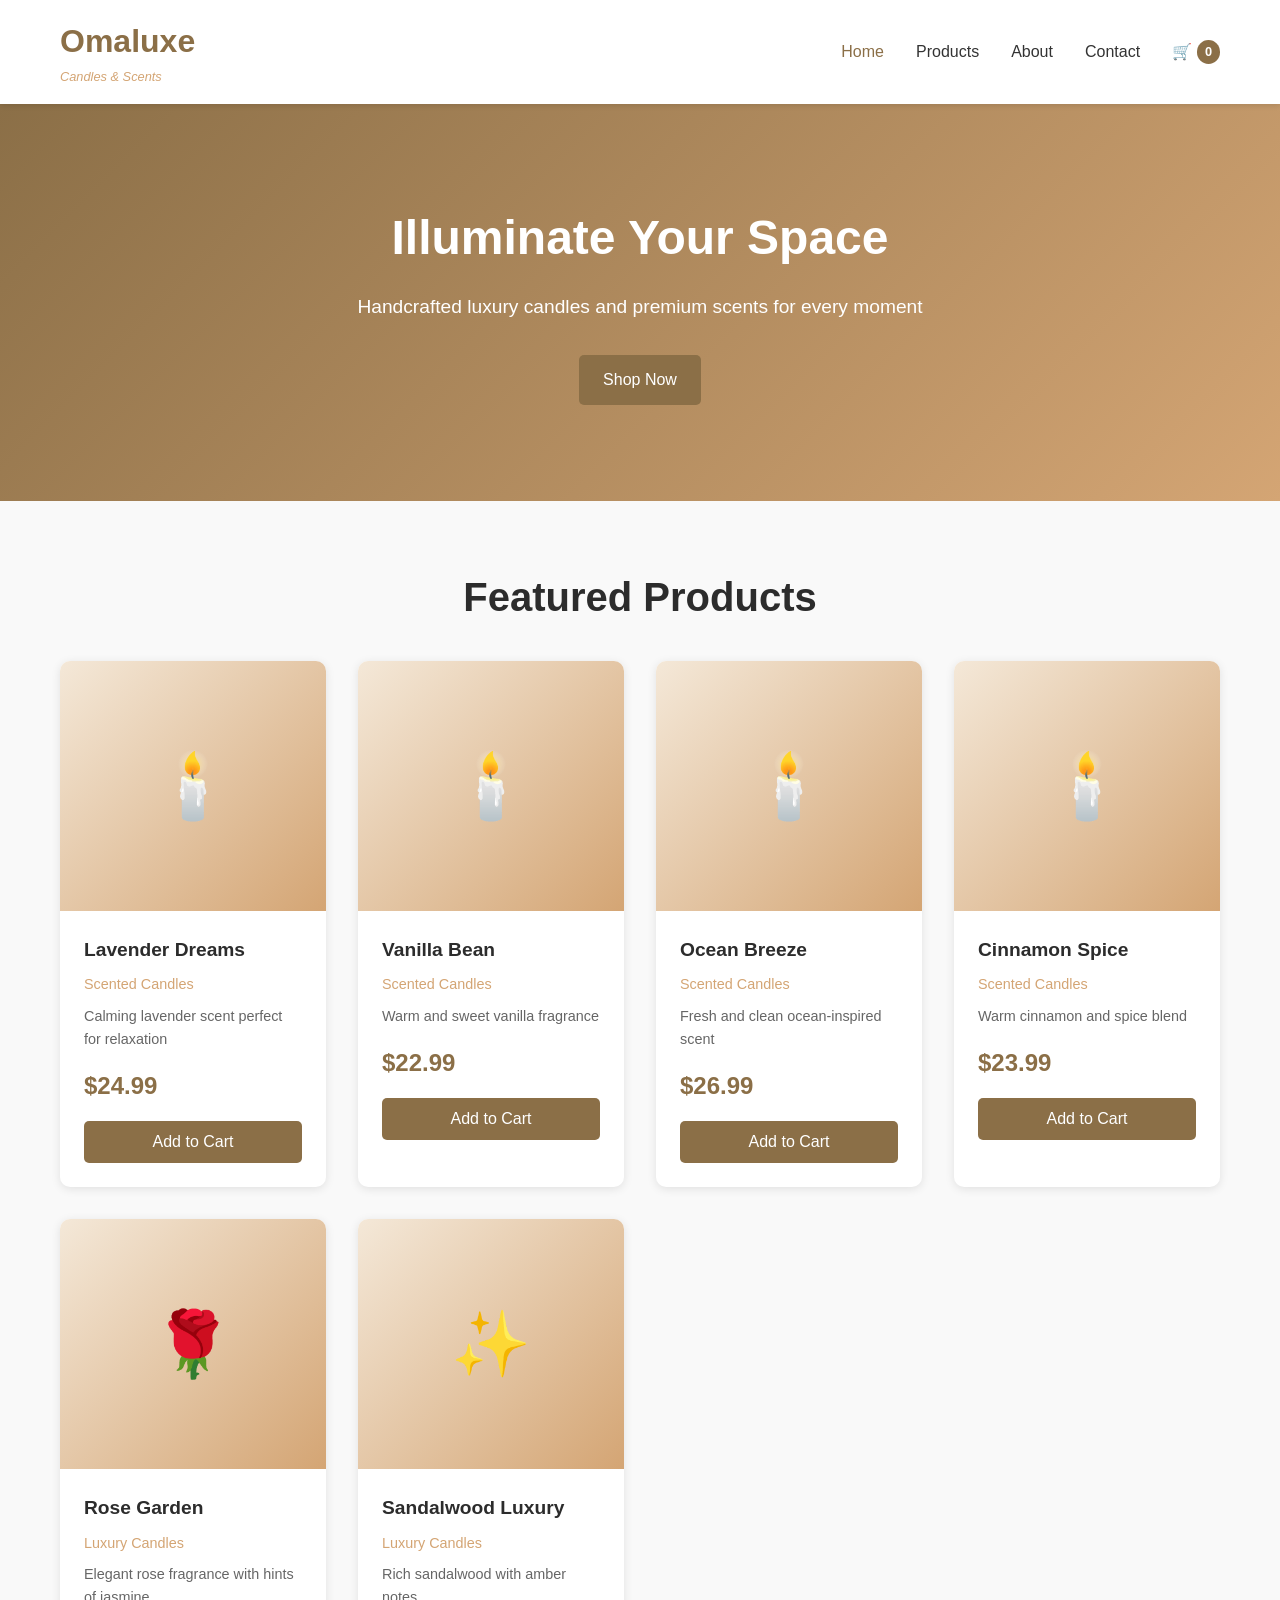
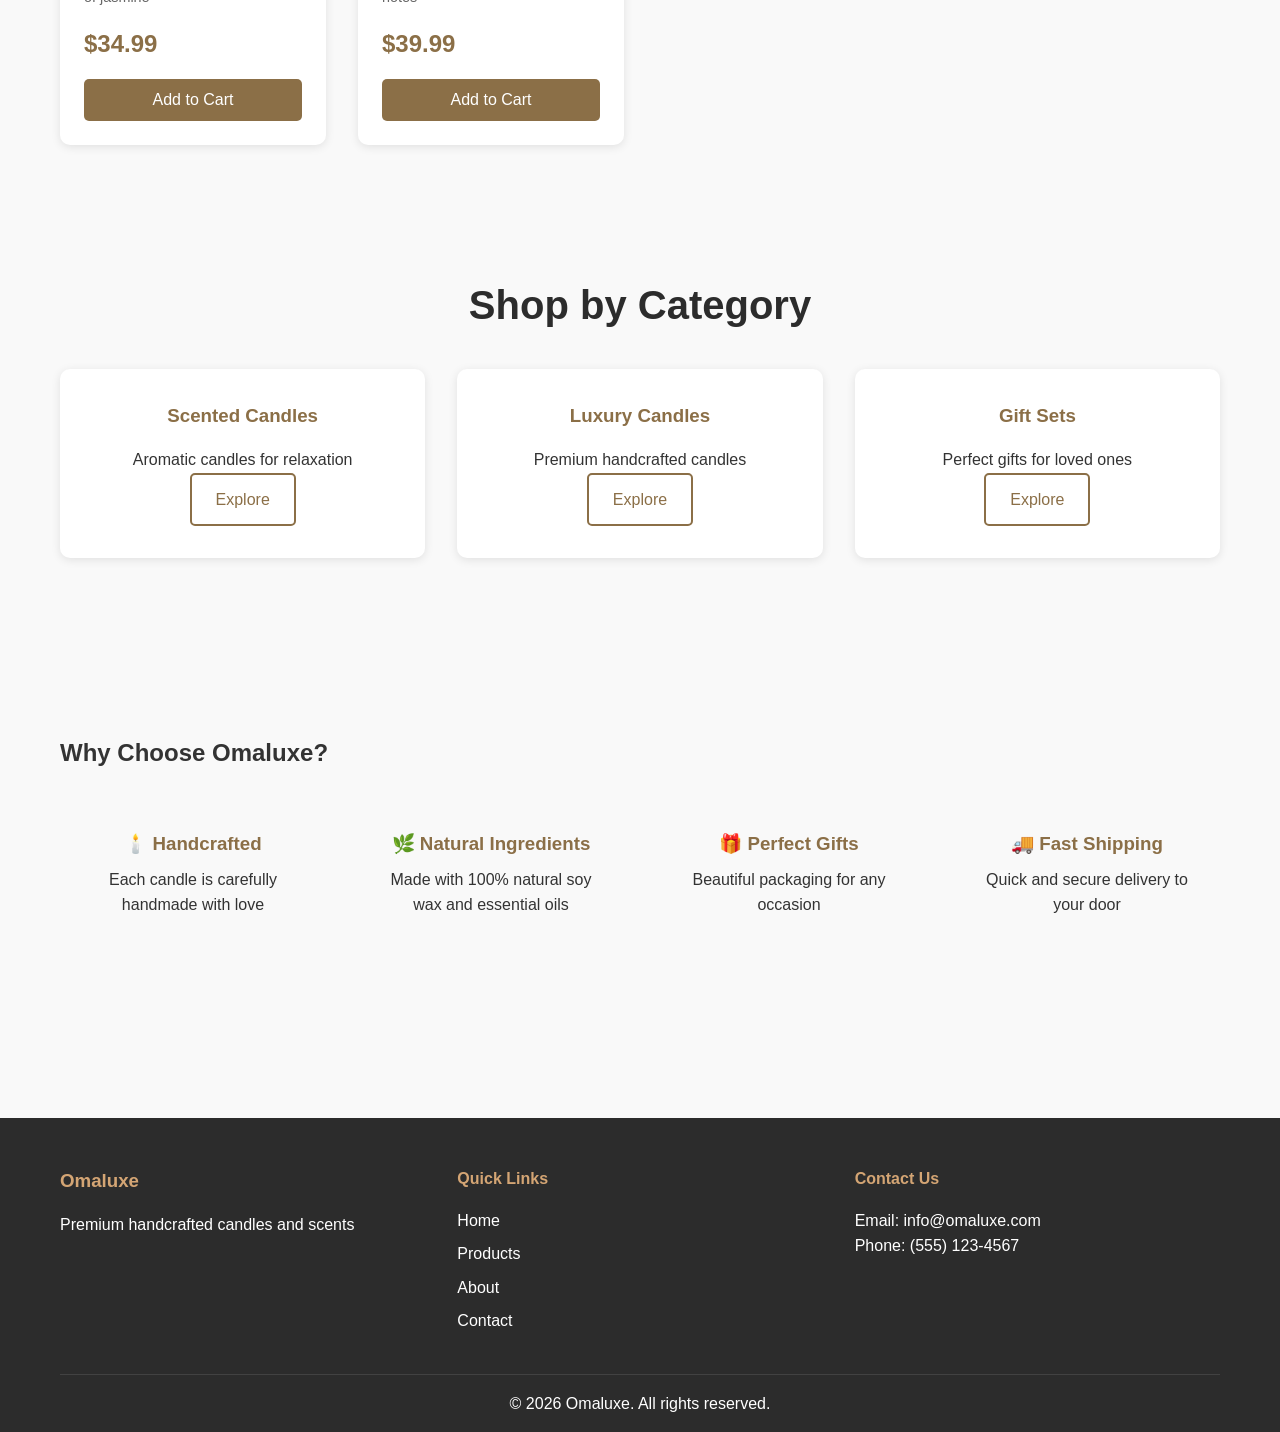
==== index.html @ 1b632003 "Create complete e-commerce website with all pages and functionality Co-authored-by: mcpedi <21180640" ====
<!DOCTYPE html>
<html lang="en">
<head>
    <meta charset="UTF-8">
    <meta name="viewport" content="width=device-width, initial-scale=1.0">
    <title>Omaluxe - Premium Candles & Scents</title>
    <link rel="stylesheet" href="css/style.css">
</head>
<body>
    <!-- Navigation -->
    <nav class="navbar">
        <div class="container">
            <div class="logo">
                <h1>Omaluxe</h1>
                <p class="tagline">Candles & Scents</p>
            </div>
            <ul class="nav-links">
                <li><a href="index.html" class="active">Home</a></li>
                <li><a href="products.html">Products</a></li>
                <li><a href="about.html">About</a></li>
                <li><a href="contact.html">Contact</a></li>
                <li><a href="cart.html" class="cart-link">
                    <span>🛒</span>
                    <span class="cart-count">0</span>
                </a></li>
            </ul>
        </div>
    </nav>

    <!-- Hero Section -->
    <section class="hero">
        <div class="hero-content">
            <h2>Illuminate Your Space</h2>
            <p>Handcrafted luxury candles and premium scents for every moment</p>
            <a href="products.html" class="btn btn-primary">Shop Now</a>
        </div>
    </section>

    <!-- Featured Products -->
    <section class="featured-products">
        <div class="container">
            <h2 class="section-title">Featured Products</h2>
            <div class="product-grid" id="featured-products">
                <!-- Products will be loaded by JavaScript -->
            </div>
        </div>
    </section>

    <!-- Categories Section -->
    <section class="categories">
        <div class="container">
            <h2 class="section-title">Shop by Category</h2>
            <div class="category-grid">
                <div class="category-card">
                    <h3>Scented Candles</h3>
                    <p>Aromatic candles for relaxation</p>
                    <a href="products.html?category=scented" class="btn btn-secondary">Explore</a>
                </div>
                <div class="category-card">
                    <h3>Luxury Candles</h3>
                    <p>Premium handcrafted candles</p>
                    <a href="products.html?category=luxury" class="btn btn-secondary">Explore</a>
                </div>
                <div class="category-card">
                    <h3>Gift Sets</h3>
                    <p>Perfect gifts for loved ones</p>
                    <a href="products.html?category=gifts" class="btn btn-secondary">Explore</a>
                </div>
            </div>
        </div>
    </section>

    <!-- About Preview -->
    <section class="about-preview">
        <div class="container">
            <div class="about-content">
                <h2>Why Choose Omaluxe?</h2>
                <div class="features">
                    <div class="feature">
                        <h3>🕯️ Handcrafted</h3>
                        <p>Each candle is carefully handmade with love</p>
                    </div>
                    <div class="feature">
                        <h3>🌿 Natural Ingredients</h3>
                        <p>Made with 100% natural soy wax and essential oils</p>
                    </div>
                    <div class="feature">
                        <h3>🎁 Perfect Gifts</h3>
                        <p>Beautiful packaging for any occasion</p>
                    </div>
                    <div class="feature">
                        <h3>🚚 Fast Shipping</h3>
                        <p>Quick and secure delivery to your door</p>
                    </div>
                </div>
            </div>
        </div>
    </section>

    <!-- Footer -->
    <footer class="footer">
        <div class="container">
            <div class="footer-content">
                <div class="footer-section">
                    <h3>Omaluxe</h3>
                    <p>Premium handcrafted candles and scents</p>
                </div>
                <div class="footer-section">
                    <h4>Quick Links</h4>
                    <ul>
                        <li><a href="index.html">Home</a></li>
                        <li><a href="products.html">Products</a></li>
                        <li><a href="about.html">About</a></li>
                        <li><a href="contact.html">Contact</a></li>
                    </ul>
                </div>
                <div class="footer-section">
                    <h4>Contact Us</h4>
                    <p>Email: info@omaluxe.com</p>
                    <p>Phone: (555) 123-4567</p>
                </div>
            </div>
            <div class="footer-bottom">
                <p>&copy; 2026 Omaluxe. All rights reserved.</p>
            </div>
        </div>
    </footer>

    <script src="js/products.js"></script>
    <script src="js/cart.js"></script>
    <script src="js/main.js"></script>
</body>
</html>
---- css/style.css ----
/* Global Styles */
* {
    margin: 0;
    padding: 0;
    box-sizing: border-box;
}

:root {
    --primary-color: #8b6f47;
    --secondary-color: #d4a574;
    --accent-color: #f4e8d8;
    --dark-color: #2c2c2c;
    --light-color: #f9f9f9;
    --text-color: #333;
    --border-color: #ddd;
    --success-color: #4caf50;
    --error-color: #f44336;
}

body {
    font-family: 'Arial', sans-serif;
    line-height: 1.6;
    color: var(--text-color);
    background-color: var(--light-color);
}

.container {
    max-width: 1200px;
    margin: 0 auto;
    padding: 0 20px;
}

/* Navigation */
.navbar {
    background-color: #fff;
    box-shadow: 0 2px 5px rgba(0,0,0,0.1);
    position: sticky;
    top: 0;
    z-index: 100;
}

.navbar .container {
    display: flex;
    justify-content: space-between;
    align-items: center;
    padding: 1rem 20px;
}

.logo h1 {
    font-size: 2rem;
    color: var(--primary-color);
    margin-bottom: 0;
}

.logo .tagline {
    font-size: 0.8rem;
    color: var(--secondary-color);
    font-style: italic;
}

.nav-links {
    display: flex;
    list-style: none;
    gap: 2rem;
    align-items: center;
}

.nav-links a {
    text-decoration: none;
    color: var(--text-color);
    font-weight: 500;
    transition: color 0.3s;
}

.nav-links a:hover,
.nav-links a.active {
    color: var(--primary-color);
}

.cart-link {
    position: relative;
    display: flex;
    align-items: center;
    gap: 0.3rem;
}

.cart-count {
    background-color: var(--primary-color);
    color: white;
    border-radius: 50%;
    padding: 0.1rem 0.5rem;
    font-size: 0.8rem;
    font-weight: bold;
}

/* Hero Section */
.hero {
    background: linear-gradient(135deg, var(--primary-color), var(--secondary-color));
    color: white;
    padding: 6rem 0;
    text-align: center;
}

.hero-content h2 {
    font-size: 3rem;
    margin-bottom: 1rem;
}

.hero-content p {
    font-size: 1.2rem;
    margin-bottom: 2rem;
}

/* Buttons */
.btn {
    display: inline-block;
    padding: 0.75rem 1.5rem;
    text-decoration: none;
    border-radius: 5px;
    transition: all 0.3s;
    border: none;
    cursor: pointer;
    font-size: 1rem;
    font-weight: 500;
}

.btn-primary {
    background-color: var(--primary-color);
    color: white;
}

.btn-primary:hover {
    background-color: #6f5738;
}

.btn-secondary {
    background-color: transparent;
    color: var(--primary-color);
    border: 2px solid var(--primary-color);
}

.btn-secondary:hover {
    background-color: var(--primary-color);
    color: white;
}

.btn-block {
    display: block;
    width: 100%;
    text-align: center;
    margin-bottom: 1rem;
}

/* Sections */
.section-title {
    text-align: center;
    font-size: 2.5rem;
    margin-bottom: 2rem;
    color: var(--dark-color);
}

.featured-products,
.categories,
.about-preview {
    padding: 4rem 0;
}

/* Product Grid */
.product-grid {
    display: grid;
    grid-template-columns: repeat(auto-fill, minmax(250px, 1fr));
    gap: 2rem;
    margin-top: 2rem;
}

.product-card {
    background: white;
    border-radius: 10px;
    overflow: hidden;
    box-shadow: 0 2px 10px rgba(0,0,0,0.1);
    transition: transform 0.3s;
}

.product-card:hover {
    transform: translateY(-5px);
    box-shadow: 0 5px 20px rgba(0,0,0,0.15);
}

.product-image {
    width: 100%;
    height: 250px;
    background: linear-gradient(135deg, var(--accent-color), var(--secondary-color));
    display: flex;
    align-items: center;
    justify-content: center;
    font-size: 4rem;
}

.product-info {
    padding: 1.5rem;
}

.product-name {
    font-size: 1.2rem;
    margin-bottom: 0.5rem;
    color: var(--dark-color);
}

.product-category {
    font-size: 0.9rem;
    color: var(--secondary-color);
    margin-bottom: 0.5rem;
}

.product-description {
    font-size: 0.9rem;
    color: #666;
    margin-bottom: 1rem;
}

.product-price {
    font-size: 1.5rem;
    font-weight: bold;
    color: var(--primary-color);
    margin-bottom: 1rem;
}

.add-to-cart {
    width: 100%;
}

/* Category Grid */
.category-grid {
    display: grid;
    grid-template-columns: repeat(auto-fit, minmax(300px, 1fr));
    gap: 2rem;
    margin-top: 2rem;
}

.category-card {
    background: white;
    padding: 2rem;
    border-radius: 10px;
    text-align: center;
    box-shadow: 0 2px 10px rgba(0,0,0,0.1);
}

.category-card h3 {
    color: var(--primary-color);
    margin-bottom: 1rem;
}

/* Features */
.features {
    display: grid;
    grid-template-columns: repeat(auto-fit, minmax(250px, 1fr));
    gap: 2rem;
    margin-top: 2rem;
}

.feature {
    text-align: center;
    padding: 1.5rem;
}

.feature h3 {
    margin-bottom: 0.5rem;
    color: var(--primary-color);
}

/* Page Header */
.page-header {
    background: linear-gradient(135deg, var(--primary-color), var(--secondary-color));
    color: white;
    padding: 3rem 0;
    text-align: center;
}

.page-header h1 {
    font-size: 2.5rem;
    margin-bottom: 0.5rem;
}

/* Products Page */
.products-section {
    padding: 3rem 0;
}

.products-layout {
    display: grid;
    grid-template-columns: 250px 1fr;
    gap: 2rem;
}

.filters {
    background: white;
    padding: 1.5rem;
    border-radius: 10px;
    height: fit-content;
    box-shadow: 0 2px 10px rgba(0,0,0,0.1);
}

.filters h3 {
    margin-bottom: 1.5rem;
    color: var(--primary-color);
}

.filter-group {
    margin-bottom: 1.5rem;
}

.filter-group h4 {
    margin-bottom: 0.5rem;
    font-size: 1rem;
}

.filter-group label {
    display: block;
    margin-bottom: 0.5rem;
    cursor: pointer;
}

.filter-group input[type="radio"] {
    margin-right: 0.5rem;
}

.filter-group select {
    width: 100%;
    padding: 0.5rem;
    border: 1px solid var(--border-color);
    border-radius: 5px;
}

.products-main {
    min-height: 500px;
}

.products-header {
    display: flex;
    justify-content: space-between;
    align-items: center;
    margin-bottom: 2rem;
}

.search-box input {
    padding: 0.5rem 1rem;
    border: 1px solid var(--border-color);
    border-radius: 5px;
    width: 300px;
}

/* Cart Page */
.cart-section {
    padding: 3rem 0;
}

.cart-layout {
    display: grid;
    grid-template-columns: 1fr 350px;
    gap: 2rem;
}

.cart-items {
    background: white;
    padding: 2rem;
    border-radius: 10px;
    box-shadow: 0 2px 10px rgba(0,0,0,0.1);
}

.cart-item {
    display: grid;
    grid-template-columns: 100px 1fr auto;
    gap: 1rem;
    padding: 1rem 0;
    border-bottom: 1px solid var(--border-color);
}

.cart-item:last-child {
    border-bottom: none;
}

.cart-item-image {
    width: 100px;
    height: 100px;
    background: linear-gradient(135deg, var(--accent-color), var(--secondary-color));
    border-radius: 5px;
    display: flex;
    align-items: center;
    justify-content: center;
    font-size: 2rem;
}

.cart-item-info h3 {
    margin-bottom: 0.5rem;
}

.cart-item-price {
    color: var(--primary-color);
    font-weight: bold;
    margin-bottom: 0.5rem;
}

.quantity-controls {
    display: flex;
    align-items: center;
    gap: 0.5rem;
    margin-top: 0.5rem;
}

.quantity-controls button {
    background: var(--primary-color);
    color: white;
    border: none;
    padding: 0.25rem 0.5rem;
    cursor: pointer;
    border-radius: 3px;
}

.quantity-controls span {
    padding: 0.25rem 0.75rem;
    border: 1px solid var(--border-color);
    border-radius: 3px;
}

.cart-item-actions {
    display: flex;
    flex-direction: column;
    justify-content: space-between;
    align-items: flex-end;
}

.remove-item {
    background: var(--error-color);
    color: white;
    border: none;
    padding: 0.5rem 1rem;
    cursor: pointer;
    border-radius: 5px;
    font-size: 0.9rem;
}

.empty-cart {
    text-align: center;
    padding: 3rem;
}

.cart-summary {
    background: white;
    padding: 2rem;
    border-radius: 10px;
    box-shadow: 0 2px 10px rgba(0,0,0,0.1);
    height: fit-content;
}

.cart-summary h3 {
    margin-bottom: 1.5rem;
    color: var(--primary-color);
}

.summary-row {
    display: flex;
    justify-content: space-between;
    margin-bottom: 1rem;
    padding-bottom: 1rem;
    border-bottom: 1px solid var(--border-color);
}

.summary-row.total {
    border-bottom: none;
    font-size: 1.2rem;
    font-weight: bold;
    color: var(--primary-color);
}

/* Checkout Page */
.checkout-section {
    padding: 3rem 0;
}

.checkout-layout {
    display: grid;
    grid-template-columns: 1fr 400px;
    gap: 2rem;
}

.checkout-form,
.order-summary {
    background: white;
    padding: 2rem;
    border-radius: 10px;
    box-shadow: 0 2px 10px rgba(0,0,0,0.1);
}

.form-section {
    margin-bottom: 2rem;
}

.form-section h3 {
    margin-bottom: 1rem;
    color: var(--primary-color);
}

.form-group {
    margin-bottom: 1rem;
}

.form-group label {
    display: block;
    margin-bottom: 0.5rem;
    font-weight: 500;
}

.form-group input,
.form-group textarea,
.form-group select {
    width: 100%;
    padding: 0.75rem;
    border: 1px solid var(--border-color);
    border-radius: 5px;
    font-size: 1rem;
}

.form-row {
    display: grid;
    grid-template-columns: 1fr 1fr;
    gap: 1rem;
}

.checkout-items {
    margin-bottom: 1.5rem;
}

.checkout-item {
    display: flex;
    justify-content: space-between;
    margin-bottom: 1rem;
    padding-bottom: 1rem;
    border-bottom: 1px solid var(--border-color);
}

.checkout-item:last-child {
    border-bottom: none;
}

.summary-totals {
    border-top: 2px solid var(--border-color);
    padding-top: 1rem;
}

/* About Page */
.about-content {
    padding: 3rem 0;
}

.about-text {
    max-width: 900px;
    margin: 0 auto;
}

.about-text h2 {
    color: var(--primary-color);
    margin: 2rem 0 1rem;
}

.about-text p {
    margin-bottom: 1rem;
    line-height: 1.8;
}

.values-grid {
    display: grid;
    grid-template-columns: repeat(auto-fit, minmax(250px, 1fr));
    gap: 2rem;
    margin: 2rem 0;
}

.value-card {
    background: white;
    padding: 1.5rem;
    border-radius: 10px;
    box-shadow: 0 2px 10px rgba(0,0,0,0.1);
}

.value-card h3 {
    margin-bottom: 0.5rem;
    color: var(--primary-color);
}

.benefits-list {
    list-style: none;
    margin: 1rem 0;
}

.benefits-list li {
    padding: 0.5rem 0;
    font-size: 1.1rem;
}

/* Contact Page */
.contact-section {
    padding: 3rem 0;
}

.contact-layout {
    display: grid;
    grid-template-columns: 1fr 1fr;
    gap: 3rem;
}

.contact-form,
.contact-info {
    background: white;
    padding: 2rem;
    border-radius: 10px;
    box-shadow: 0 2px 10px rgba(0,0,0,0.1);
}

.contact-form h2,
.contact-info h2 {
    color: var(--primary-color);
    margin-bottom: 1.5rem;
}

.info-item {
    margin-bottom: 2rem;
}

.info-item h3 {
    color: var(--primary-color);
    margin-bottom: 0.5rem;
}

.info-item p {
    margin-bottom: 0.25rem;
}

.form-message {
    margin-top: 1rem;
    padding: 1rem;
    border-radius: 5px;
    display: none;
}

.form-message.success {
    background-color: #d4edda;
    color: #155724;
    border: 1px solid #c3e6cb;
    display: block;
}

.form-message.error {
    background-color: #f8d7da;
    color: #721c24;
    border: 1px solid #f5c6cb;
    display: block;
}

/* Footer */
.footer {
    background-color: var(--dark-color);
    color: white;
    padding: 3rem 0 1rem;
    margin-top: 4rem;
}

.footer-content {
    display: grid;
    grid-template-columns: repeat(auto-fit, minmax(250px, 1fr));
    gap: 2rem;
    margin-bottom: 2rem;
}

.footer-section h3,
.footer-section h4 {
    margin-bottom: 1rem;
    color: var(--secondary-color);
}

.footer-section ul {
    list-style: none;
}

.footer-section ul li {
    margin-bottom: 0.5rem;
}

.footer-section a {
    color: white;
    text-decoration: none;
    transition: color 0.3s;
}

.footer-section a:hover {
    color: var(--secondary-color);
}

.footer-bottom {
    text-align: center;
    padding-top: 1rem;
    border-top: 1px solid rgba(255,255,255,0.1);
}

/* Responsive Design */
@media (max-width: 768px) {
    .nav-links {
        gap: 1rem;
        font-size: 0.9rem;
    }

    .hero-content h2 {
        font-size: 2rem;
    }

    .product-grid {
        grid-template-columns: repeat(auto-fill, minmax(200px, 1fr));
        gap: 1rem;
    }

    .products-layout,
    .cart-layout,
    .checkout-layout,
    .contact-layout {
        grid-template-columns: 1fr;
    }

    .filters {
        margin-bottom: 2rem;
    }

    .search-box input {
        width: 100%;
    }
}

@media (max-width: 480px) {
    .logo h1 {
        font-size: 1.5rem;
    }

    .nav-links {
        flex-wrap: wrap;
        gap: 0.5rem;
    }

    .hero-content h2 {
        font-size: 1.5rem;
    }

    .section-title {
        font-size: 1.8rem;
    }

    .product-grid {
        grid-template-columns: 1fr;
    }
}
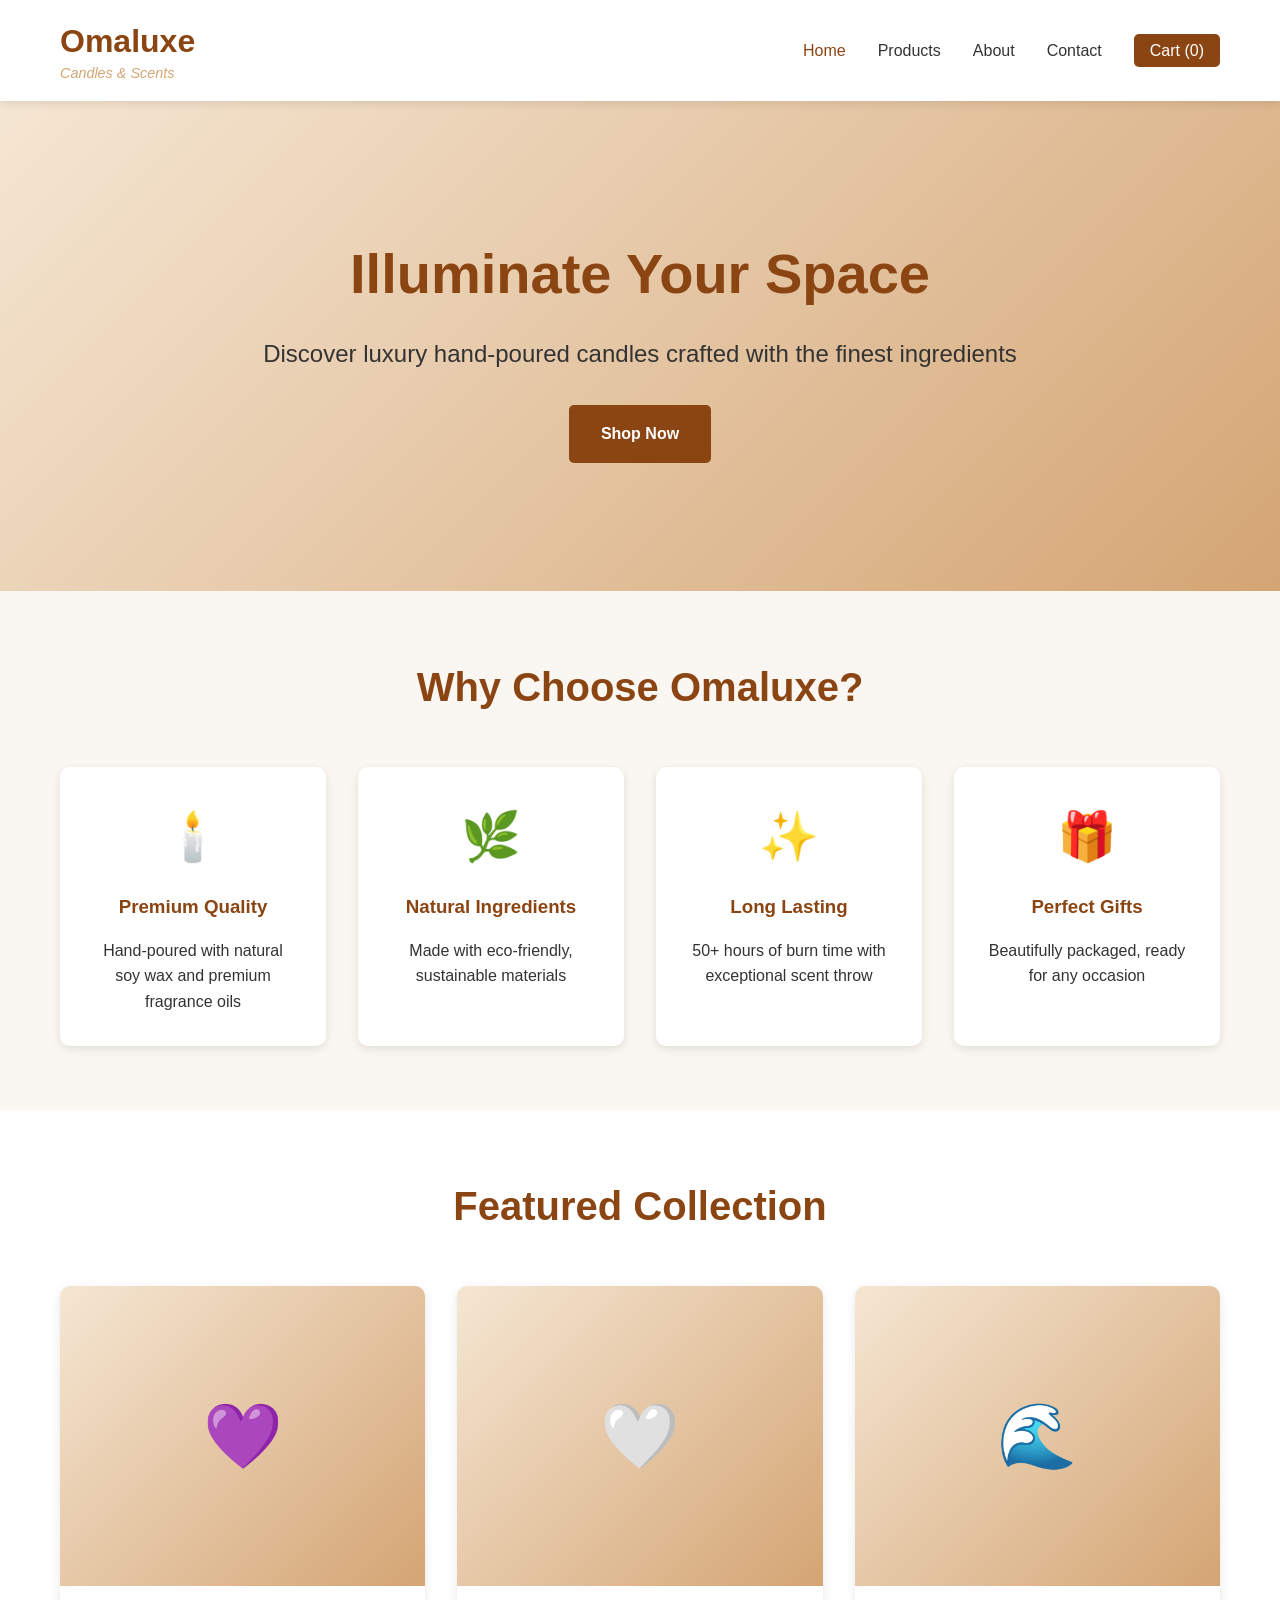
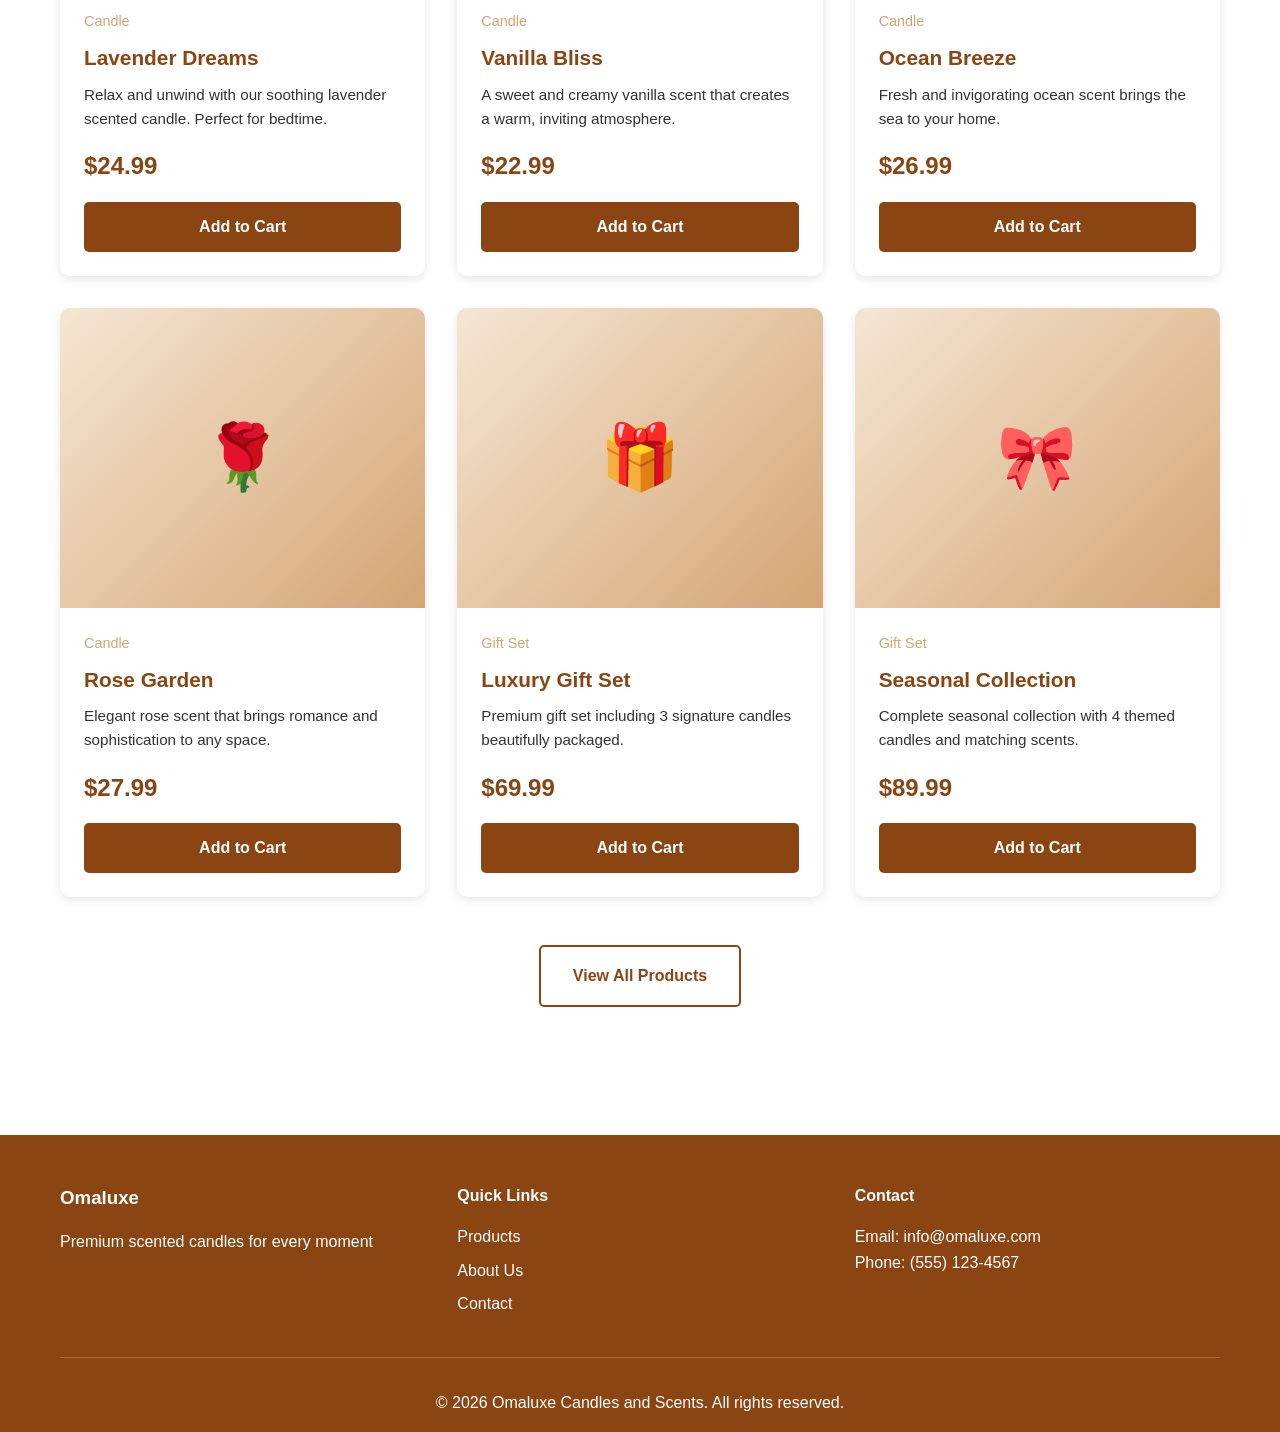
==== commit f181d063: "Create fully functional e-commerce website for Omaluxe Candles and Scents Co-authored-by: mcpedi <21" ====
--- a/index.html
+++ b/index.html
@@ -3,25 +3,24 @@
 <head>
     <meta charset="UTF-8">
     <meta name="viewport" content="width=device-width, initial-scale=1.0">
-    <title>Omaluxe - Premium Candles & Scents</title>
-    <link rel="stylesheet" href="css/style.css">
+    <title>Omaluxe Candles and Scents - Premium Scented Candles</title>
+    <link rel="stylesheet" href="styles.css">
 </head>
 <body>
     <!-- Navigation -->
     <nav class="navbar">
         <div class="container">
-            <div class="logo">
+            <div class="nav-brand">
                 <h1>Omaluxe</h1>
                 <p class="tagline">Candles & Scents</p>
             </div>
-            <ul class="nav-links">
+            <ul class="nav-menu">
                 <li><a href="index.html" class="active">Home</a></li>
                 <li><a href="products.html">Products</a></li>
                 <li><a href="about.html">About</a></li>
                 <li><a href="contact.html">Contact</a></li>
-                <li><a href="cart.html" class="cart-link">
-                    <span>🛒</span>
-                    <span class="cart-count">0</span>
+                <li><a href="#" id="cart-link" class="cart-link">
+                    Cart (<span id="cart-count">0</span>)
                 </a></li>
             </ul>
         </div>
@@ -31,68 +30,49 @@
     <section class="hero">
         <div class="hero-content">
             <h2>Illuminate Your Space</h2>
-            <p>Handcrafted luxury candles and premium scents for every moment</p>
-            <a href="products.html" class="btn btn-primary">Shop Now</a>
+            <p>Discover luxury hand-poured candles crafted with the finest ingredients</p>
+            <a href="products.html" class="btn-primary">Shop Now</a>
+        </div>
+    </section>
+
+    <!-- Features Section -->
+    <section class="features">
+        <div class="container">
+            <h2 class="section-title">Why Choose Omaluxe?</h2>
+            <div class="features-grid">
+                <div class="feature-card">
+                    <div class="feature-icon">🕯️</div>
+                    <h3>Premium Quality</h3>
+                    <p>Hand-poured with natural soy wax and premium fragrance oils</p>
+                </div>
+                <div class="feature-card">
+                    <div class="feature-icon">🌿</div>
+                    <h3>Natural Ingredients</h3>
+                    <p>Made with eco-friendly, sustainable materials</p>
+                </div>
+                <div class="feature-card">
+                    <div class="feature-icon">✨</div>
+                    <h3>Long Lasting</h3>
+                    <p>50+ hours of burn time with exceptional scent throw</p>
+                </div>
+                <div class="feature-card">
+                    <div class="feature-icon">🎁</div>
+                    <h3>Perfect Gifts</h3>
+                    <p>Beautifully packaged, ready for any occasion</p>
+                </div>
+            </div>
         </div>
     </section>
 
     <!-- Featured Products -->
     <section class="featured-products">
         <div class="container">
-            <h2 class="section-title">Featured Products</h2>
-            <div class="product-grid" id="featured-products">
-                <!-- Products will be loaded by JavaScript -->
+            <h2 class="section-title">Featured Collection</h2>
+            <div class="products-grid" id="featured-products">
+                <!-- Featured products will be loaded here -->
             </div>
-        </div>
-    </section>
-
-    <!-- Categories Section -->
-    <section class="categories">
-        <div class="container">
-            <h2 class="section-title">Shop by Category</h2>
-            <div class="category-grid">
-                <div class="category-card">
-                    <h3>Scented Candles</h3>
-                    <p>Aromatic candles for relaxation</p>
-                    <a href="products.html?category=scented" class="btn btn-secondary">Explore</a>
-                </div>
-                <div class="category-card">
-                    <h3>Luxury Candles</h3>
-                    <p>Premium handcrafted candles</p>
-                    <a href="products.html?category=luxury" class="btn btn-secondary">Explore</a>
-                </div>
-                <div class="category-card">
-                    <h3>Gift Sets</h3>
-                    <p>Perfect gifts for loved ones</p>
-                    <a href="products.html?category=gifts" class="btn btn-secondary">Explore</a>
-                </div>
-            </div>
-        </div>
-    </section>
-
-    <!-- About Preview -->
-    <section class="about-preview">
-        <div class="container">
-            <div class="about-content">
-                <h2>Why Choose Omaluxe?</h2>
-                <div class="features">
-                    <div class="feature">
-                        <h3>🕯️ Handcrafted</h3>
-                        <p>Each candle is carefully handmade with love</p>
-                    </div>
-                    <div class="feature">
-                        <h3>🌿 Natural Ingredients</h3>
-                        <p>Made with 100% natural soy wax and essential oils</p>
-                    </div>
-                    <div class="feature">
-                        <h3>🎁 Perfect Gifts</h3>
-                        <p>Beautiful packaging for any occasion</p>
-                    </div>
-                    <div class="feature">
-                        <h3>🚚 Fast Shipping</h3>
-                        <p>Quick and secure delivery to your door</p>
-                    </div>
-                </div>
+            <div class="text-center">
+                <a href="products.html" class="btn-secondary">View All Products</a>
             </div>
         </div>
     </section>
@@ -103,31 +83,30 @@
             <div class="footer-content">
                 <div class="footer-section">
                     <h3>Omaluxe</h3>
-                    <p>Premium handcrafted candles and scents</p>
+                    <p>Premium scented candles for every moment</p>
                 </div>
                 <div class="footer-section">
                     <h4>Quick Links</h4>
                     <ul>
-                        <li><a href="index.html">Home</a></li>
                         <li><a href="products.html">Products</a></li>
-                        <li><a href="about.html">About</a></li>
+                        <li><a href="about.html">About Us</a></li>
                         <li><a href="contact.html">Contact</a></li>
                     </ul>
                 </div>
                 <div class="footer-section">
-                    <h4>Contact Us</h4>
+                    <h4>Contact</h4>
                     <p>Email: info@omaluxe.com</p>
                     <p>Phone: (555) 123-4567</p>
                 </div>
             </div>
             <div class="footer-bottom">
-                <p>&copy; 2026 Omaluxe. All rights reserved.</p>
+                <p>&copy; 2026 Omaluxe Candles and Scents. All rights reserved.</p>
             </div>
         </div>
     </footer>
 
-    <script src="js/products.js"></script>
-    <script src="js/cart.js"></script>
-    <script src="js/main.js"></script>
+    <script src="products-data.js"></script>
+    <script src="cart.js"></script>
+    <script src="home.js"></script>
 </body>
 </html>
--- a/styles.css
+++ b/styles.css
@@ -0,0 +1,832 @@
+/* Reset and Base Styles */
+* {
+    margin: 0;
+    padding: 0;
+    box-sizing: border-box;
+}
+
+:root {
+    --primary-color: #8B4513;
+    --secondary-color: #D4A574;
+    --accent-color: #F5E6D3;
+    --text-color: #333;
+    --light-bg: #FAF7F2;
+    --white: #ffffff;
+    --shadow: rgba(0, 0, 0, 0.1);
+}
+
+body {
+    font-family: 'Segoe UI', Tahoma, Geneva, Verdana, sans-serif;
+    color: var(--text-color);
+    line-height: 1.6;
+    background-color: var(--white);
+}
+
+.container {
+    max-width: 1200px;
+    margin: 0 auto;
+    padding: 0 20px;
+}
+
+/* Navigation */
+.navbar {
+    background-color: var(--white);
+    box-shadow: 0 2px 10px var(--shadow);
+    position: sticky;
+    top: 0;
+    z-index: 1000;
+    padding: 1rem 0;
+}
+
+.navbar .container {
+    display: flex;
+    justify-content: space-between;
+    align-items: center;
+}
+
+.nav-brand h1 {
+    color: var(--primary-color);
+    font-size: 2rem;
+    margin-bottom: -5px;
+}
+
+.nav-brand .tagline {
+    color: var(--secondary-color);
+    font-size: 0.9rem;
+    font-style: italic;
+}
+
+.nav-menu {
+    display: flex;
+    list-style: none;
+    gap: 2rem;
+    align-items: center;
+}
+
+.nav-menu a {
+    color: var(--text-color);
+    text-decoration: none;
+    font-weight: 500;
+    transition: color 0.3s;
+}
+
+.nav-menu a:hover,
+.nav-menu a.active {
+    color: var(--primary-color);
+}
+
+.cart-link {
+    background-color: var(--primary-color);
+    color: var(--white) !important;
+    padding: 0.5rem 1rem;
+    border-radius: 5px;
+}
+
+.cart-link:hover {
+    background-color: #6B3410;
+}
+
+/* Hero Section */
+.hero {
+    background: linear-gradient(135deg, var(--accent-color) 0%, var(--secondary-color) 100%);
+    padding: 8rem 0;
+    text-align: center;
+}
+
+.hero-content h2 {
+    font-size: 3.5rem;
+    color: var(--primary-color);
+    margin-bottom: 1rem;
+}
+
+.hero-content p {
+    font-size: 1.5rem;
+    color: var(--text-color);
+    margin-bottom: 2rem;
+}
+
+/* Buttons */
+.btn-primary,
+.btn-secondary {
+    display: inline-block;
+    padding: 1rem 2rem;
+    text-decoration: none;
+    border-radius: 5px;
+    font-weight: 600;
+    transition: all 0.3s;
+    border: none;
+    cursor: pointer;
+    font-size: 1rem;
+}
+
+.btn-primary {
+    background-color: var(--primary-color);
+    color: var(--white);
+}
+
+.btn-primary:hover {
+    background-color: #6B3410;
+    transform: translateY(-2px);
+    box-shadow: 0 5px 15px var(--shadow);
+}
+
+.btn-secondary {
+    background-color: transparent;
+    color: var(--primary-color);
+    border: 2px solid var(--primary-color);
+    margin-top: 1rem;
+}
+
+.btn-secondary:hover {
+    background-color: var(--primary-color);
+    color: var(--white);
+}
+
+/* Sections */
+.features,
+.featured-products,
+.products-section,
+.cart-section,
+.checkout-section,
+.about-section,
+.contact-section {
+    padding: 4rem 0;
+}
+
+.section-title {
+    text-align: center;
+    font-size: 2.5rem;
+    color: var(--primary-color);
+    margin-bottom: 3rem;
+}
+
+/* Features Grid */
+.features {
+    background-color: var(--light-bg);
+}
+
+.features-grid {
+    display: grid;
+    grid-template-columns: repeat(auto-fit, minmax(250px, 1fr));
+    gap: 2rem;
+}
+
+.feature-card {
+    background-color: var(--white);
+    padding: 2rem;
+    border-radius: 10px;
+    text-align: center;
+    box-shadow: 0 3px 10px var(--shadow);
+    transition: transform 0.3s;
+}
+
+.feature-card:hover {
+    transform: translateY(-5px);
+}
+
+.feature-icon {
+    font-size: 3rem;
+    margin-bottom: 1rem;
+}
+
+.feature-card h3 {
+    color: var(--primary-color);
+    margin-bottom: 1rem;
+}
+
+/* Products Grid */
+.products-grid {
+    display: grid;
+    grid-template-columns: repeat(auto-fill, minmax(280px, 1fr));
+    gap: 2rem;
+    margin-top: 2rem;
+}
+
+.product-card {
+    background-color: var(--white);
+    border-radius: 10px;
+    overflow: hidden;
+    box-shadow: 0 3px 10px var(--shadow);
+    transition: all 0.3s;
+    cursor: pointer;
+}
+
+.product-card:hover {
+    transform: translateY(-5px);
+    box-shadow: 0 8px 20px var(--shadow);
+}
+
+.product-image {
+    width: 100%;
+    height: 300px;
+    background: linear-gradient(135deg, var(--accent-color), var(--secondary-color));
+    display: flex;
+    align-items: center;
+    justify-content: center;
+    font-size: 4rem;
+}
+
+.product-info {
+    padding: 1.5rem;
+}
+
+.product-info h3 {
+    color: var(--primary-color);
+    margin-bottom: 0.5rem;
+    font-size: 1.3rem;
+}
+
+.product-category {
+    color: var(--secondary-color);
+    font-size: 0.9rem;
+    margin-bottom: 0.5rem;
+}
+
+.product-description {
+    color: var(--text-color);
+    font-size: 0.95rem;
+    margin-bottom: 1rem;
+}
+
+.product-price {
+    font-size: 1.5rem;
+    color: var(--primary-color);
+    font-weight: 700;
+    margin-bottom: 1rem;
+}
+
+.btn-add-to-cart {
+    width: 100%;
+}
+
+/* Filter Section */
+.filter-section {
+    margin-bottom: 2rem;
+}
+
+.filter-section h3 {
+    color: var(--primary-color);
+    margin-bottom: 1rem;
+}
+
+.filter-buttons {
+    display: flex;
+    gap: 1rem;
+    flex-wrap: wrap;
+}
+
+.filter-btn {
+    padding: 0.5rem 1.5rem;
+    border: 2px solid var(--primary-color);
+    background-color: transparent;
+    color: var(--primary-color);
+    border-radius: 25px;
+    cursor: pointer;
+    transition: all 0.3s;
+    font-weight: 500;
+}
+
+.filter-btn:hover,
+.filter-btn.active {
+    background-color: var(--primary-color);
+    color: var(--white);
+}
+
+/* Page Header */
+.page-header {
+    background: linear-gradient(135deg, var(--accent-color) 0%, var(--secondary-color) 100%);
+    padding: 4rem 0;
+    text-align: center;
+}
+
+.page-header h1 {
+    font-size: 3rem;
+    color: var(--primary-color);
+    margin-bottom: 0.5rem;
+}
+
+.page-header p {
+    font-size: 1.2rem;
+    color: var(--text-color);
+}
+
+/* Modal */
+.modal {
+    display: none;
+    position: fixed;
+    z-index: 2000;
+    left: 0;
+    top: 0;
+    width: 100%;
+    height: 100%;
+    background-color: rgba(0, 0, 0, 0.7);
+    overflow: auto;
+}
+
+.modal-content {
+    background-color: var(--white);
+    margin: 2% auto;
+    padding: 0;
+    border-radius: 10px;
+    max-width: 900px;
+    position: relative;
+}
+
+.close {
+    position: absolute;
+    right: 20px;
+    top: 20px;
+    font-size: 2rem;
+    font-weight: bold;
+    color: var(--text-color);
+    cursor: pointer;
+    z-index: 10;
+}
+
+.close:hover {
+    color: var(--primary-color);
+}
+
+.modal-body {
+    display: grid;
+    grid-template-columns: 1fr 1fr;
+    gap: 2rem;
+    padding: 2rem;
+}
+
+.modal-image img {
+    width: 100%;
+    border-radius: 10px;
+}
+
+.modal-image {
+    background: linear-gradient(135deg, var(--accent-color), var(--secondary-color));
+    border-radius: 10px;
+    display: flex;
+    align-items: center;
+    justify-content: center;
+    font-size: 8rem;
+    min-height: 400px;
+}
+
+.modal-details h2 {
+    color: var(--primary-color);
+    margin-bottom: 1rem;
+}
+
+.modal-product-price {
+    font-size: 2rem;
+    color: var(--primary-color);
+    font-weight: 700;
+    margin-bottom: 1rem;
+}
+
+.modal-details .product-info {
+    background-color: var(--light-bg);
+    padding: 1rem;
+    border-radius: 5px;
+    margin: 1rem 0;
+}
+
+.quantity-selector {
+    display: flex;
+    align-items: center;
+    gap: 1rem;
+    margin: 1.5rem 0;
+}
+
+.quantity-selector button {
+    width: 40px;
+    height: 40px;
+    border: 2px solid var(--primary-color);
+    background-color: var(--white);
+    color: var(--primary-color);
+    font-size: 1.5rem;
+    cursor: pointer;
+    border-radius: 5px;
+    transition: all 0.3s;
+}
+
+.quantity-selector button:hover {
+    background-color: var(--primary-color);
+    color: var(--white);
+}
+
+.quantity-selector input {
+    width: 60px;
+    text-align: center;
+    border: 2px solid var(--primary-color);
+    padding: 0.5rem;
+    border-radius: 5px;
+    font-size: 1rem;
+}
+
+/* Cart */
+.cart-container {
+    display: grid;
+    grid-template-columns: 2fr 1fr;
+    gap: 2rem;
+}
+
+.cart-items {
+    background-color: var(--white);
+}
+
+.cart-item {
+    display: grid;
+    grid-template-columns: 100px 1fr auto;
+    gap: 1rem;
+    padding: 1.5rem;
+    border: 1px solid #e0e0e0;
+    border-radius: 10px;
+    margin-bottom: 1rem;
+    align-items: center;
+}
+
+.cart-item-image {
+    width: 100px;
+    height: 100px;
+    background: linear-gradient(135deg, var(--accent-color), var(--secondary-color));
+    border-radius: 10px;
+    display: flex;
+    align-items: center;
+    justify-content: center;
+    font-size: 2.5rem;
+}
+
+.cart-item-details h3 {
+    color: var(--primary-color);
+    margin-bottom: 0.5rem;
+}
+
+.cart-item-price {
+    font-size: 1.2rem;
+    color: var(--primary-color);
+    font-weight: 600;
+}
+
+.cart-item-quantity {
+    display: flex;
+    align-items: center;
+    gap: 0.5rem;
+    margin: 0.5rem 0;
+}
+
+.cart-item-quantity button {
+    width: 30px;
+    height: 30px;
+    border: 1px solid var(--primary-color);
+    background-color: var(--white);
+    color: var(--primary-color);
+    cursor: pointer;
+    border-radius: 3px;
+}
+
+.cart-item-quantity button:hover {
+    background-color: var(--primary-color);
+    color: var(--white);
+}
+
+.cart-item-quantity span {
+    padding: 0 0.5rem;
+    font-weight: 600;
+}
+
+.cart-item-actions {
+    text-align: right;
+}
+
+.btn-remove {
+    background-color: #dc3545;
+    color: var(--white);
+    border: none;
+    padding: 0.5rem 1rem;
+    border-radius: 5px;
+    cursor: pointer;
+    transition: background-color 0.3s;
+}
+
+.btn-remove:hover {
+    background-color: #c82333;
+}
+
+.cart-summary {
+    background-color: var(--light-bg);
+    padding: 2rem;
+    border-radius: 10px;
+    height: fit-content;
+    position: sticky;
+    top: 100px;
+}
+
+.cart-summary h3 {
+    color: var(--primary-color);
+    margin-bottom: 1.5rem;
+}
+
+.summary-row {
+    display: flex;
+    justify-content: space-between;
+    margin-bottom: 1rem;
+    padding-bottom: 1rem;
+    border-bottom: 1px solid #e0e0e0;
+}
+
+.summary-row.total {
+    font-size: 1.3rem;
+    font-weight: 700;
+    color: var(--primary-color);
+    border-bottom: none;
+    margin-top: 1rem;
+}
+
+.btn-checkout {
+    width: 100%;
+    margin-bottom: 1rem;
+}
+
+.empty-cart {
+    text-align: center;
+    padding: 4rem 2rem;
+}
+
+.empty-cart h2 {
+    color: var(--primary-color);
+    margin-bottom: 1rem;
+}
+
+/* Checkout */
+.checkout-container {
+    display: grid;
+    grid-template-columns: 2fr 1fr;
+    gap: 2rem;
+}
+
+.checkout-form h2,
+.checkout-form h3 {
+    color: var(--primary-color);
+    margin-bottom: 1.5rem;
+}
+
+.checkout-form h3 {
+    margin-top: 2rem;
+}
+
+.form-group {
+    margin-bottom: 1.5rem;
+}
+
+.form-group label {
+    display: block;
+    margin-bottom: 0.5rem;
+    color: var(--text-color);
+    font-weight: 500;
+}
+
+.form-group input,
+.form-group textarea {
+    width: 100%;
+    padding: 0.75rem;
+    border: 2px solid #e0e0e0;
+    border-radius: 5px;
+    font-size: 1rem;
+    font-family: inherit;
+    transition: border-color 0.3s;
+}
+
+.form-group input:focus,
+.form-group textarea:focus {
+    outline: none;
+    border-color: var(--primary-color);
+}
+
+.form-row {
+    display: grid;
+    grid-template-columns: 1fr 1fr;
+    gap: 1rem;
+}
+
+.form-row.three-col {
+    grid-template-columns: 1fr 1fr 1fr;
+}
+
+.btn-place-order {
+    width: 100%;
+    margin-top: 1rem;
+}
+
+.order-summary {
+    background-color: var(--light-bg);
+    padding: 2rem;
+    border-radius: 10px;
+    height: fit-content;
+    position: sticky;
+    top: 100px;
+}
+
+.order-summary h3 {
+    color: var(--primary-color);
+    margin-bottom: 1.5rem;
+}
+
+.checkout-item {
+    display: flex;
+    justify-content: space-between;
+    margin-bottom: 1rem;
+    padding-bottom: 1rem;
+    border-bottom: 1px solid #e0e0e0;
+}
+
+.summary-totals {
+    margin-top: 2rem;
+}
+
+.success-modal {
+    text-align: center;
+    padding: 3rem;
+}
+
+.success-icon {
+    width: 80px;
+    height: 80px;
+    background-color: #28a745;
+    color: var(--white);
+    border-radius: 50%;
+    display: flex;
+    align-items: center;
+    justify-content: center;
+    font-size: 3rem;
+    margin: 0 auto 2rem;
+}
+
+/* About Page */
+.about-content {
+    max-width: 900px;
+    margin: 0 auto;
+}
+
+.about-text h2,
+.about-text h3 {
+    color: var(--primary-color);
+    margin-bottom: 1rem;
+}
+
+.about-text h3 {
+    margin-top: 2rem;
+}
+
+.about-text p {
+    margin-bottom: 1rem;
+    line-height: 1.8;
+}
+
+.values-list {
+    list-style: none;
+    margin-top: 1rem;
+}
+
+.values-list li {
+    padding: 1rem;
+    margin-bottom: 0.5rem;
+    background-color: var(--light-bg);
+    border-radius: 5px;
+}
+
+/* Contact Page */
+.contact-container {
+    display: grid;
+    grid-template-columns: 1fr 1fr;
+    gap: 3rem;
+}
+
+.contact-info h2 {
+    color: var(--primary-color);
+    margin-bottom: 1rem;
+}
+
+.contact-details {
+    margin-top: 2rem;
+}
+
+.contact-item {
+    margin-bottom: 2rem;
+    padding: 1.5rem;
+    background-color: var(--light-bg);
+    border-radius: 10px;
+}
+
+.contact-item h3 {
+    color: var(--primary-color);
+    margin-bottom: 0.5rem;
+}
+
+.contact-form-container h2 {
+    color: var(--primary-color);
+    margin-bottom: 1.5rem;
+}
+
+.form-message {
+    margin-top: 1rem;
+    padding: 1rem;
+    background-color: #d4edda;
+    color: #155724;
+    border-radius: 5px;
+    text-align: center;
+}
+
+/* Footer */
+.footer {
+    background-color: var(--primary-color);
+    color: var(--white);
+    padding: 3rem 0 1rem;
+    margin-top: 4rem;
+}
+
+.footer-content {
+    display: grid;
+    grid-template-columns: repeat(auto-fit, minmax(250px, 1fr));
+    gap: 2rem;
+    margin-bottom: 2rem;
+}
+
+.footer-section h3,
+.footer-section h4 {
+    margin-bottom: 1rem;
+}
+
+.footer-section ul {
+    list-style: none;
+}
+
+.footer-section ul li {
+    margin-bottom: 0.5rem;
+}
+
+.footer-section a {
+    color: var(--white);
+    text-decoration: none;
+    transition: color 0.3s;
+}
+
+.footer-section a:hover {
+    color: var(--secondary-color);
+}
+
+.footer-bottom {
+    text-align: center;
+    padding-top: 2rem;
+    border-top: 1px solid rgba(255, 255, 255, 0.2);
+}
+
+.text-center {
+    text-align: center;
+    margin-top: 2rem;
+}
+
+/* Responsive Design */
+@media (max-width: 768px) {
+    .nav-menu {
+        flex-direction: column;
+        gap: 1rem;
+    }
+    
+    .hero-content h2 {
+        font-size: 2.5rem;
+    }
+    
+    .hero-content p {
+        font-size: 1.2rem;
+    }
+    
+    .features-grid {
+        grid-template-columns: 1fr;
+    }
+    
+    .products-grid {
+        grid-template-columns: 1fr;
+    }
+    
+    .modal-body {
+        grid-template-columns: 1fr;
+    }
+    
+    .cart-container,
+    .checkout-container,
+    .contact-container {
+        grid-template-columns: 1fr;
+    }
+    
+    .form-row {
+        grid-template-columns: 1fr;
+    }
+    
+    .cart-item {
+        grid-template-columns: 1fr;
+        text-align: center;
+    }
+    
+    .cart-summary,
+    .order-summary {
+        position: static;
+    }
+}
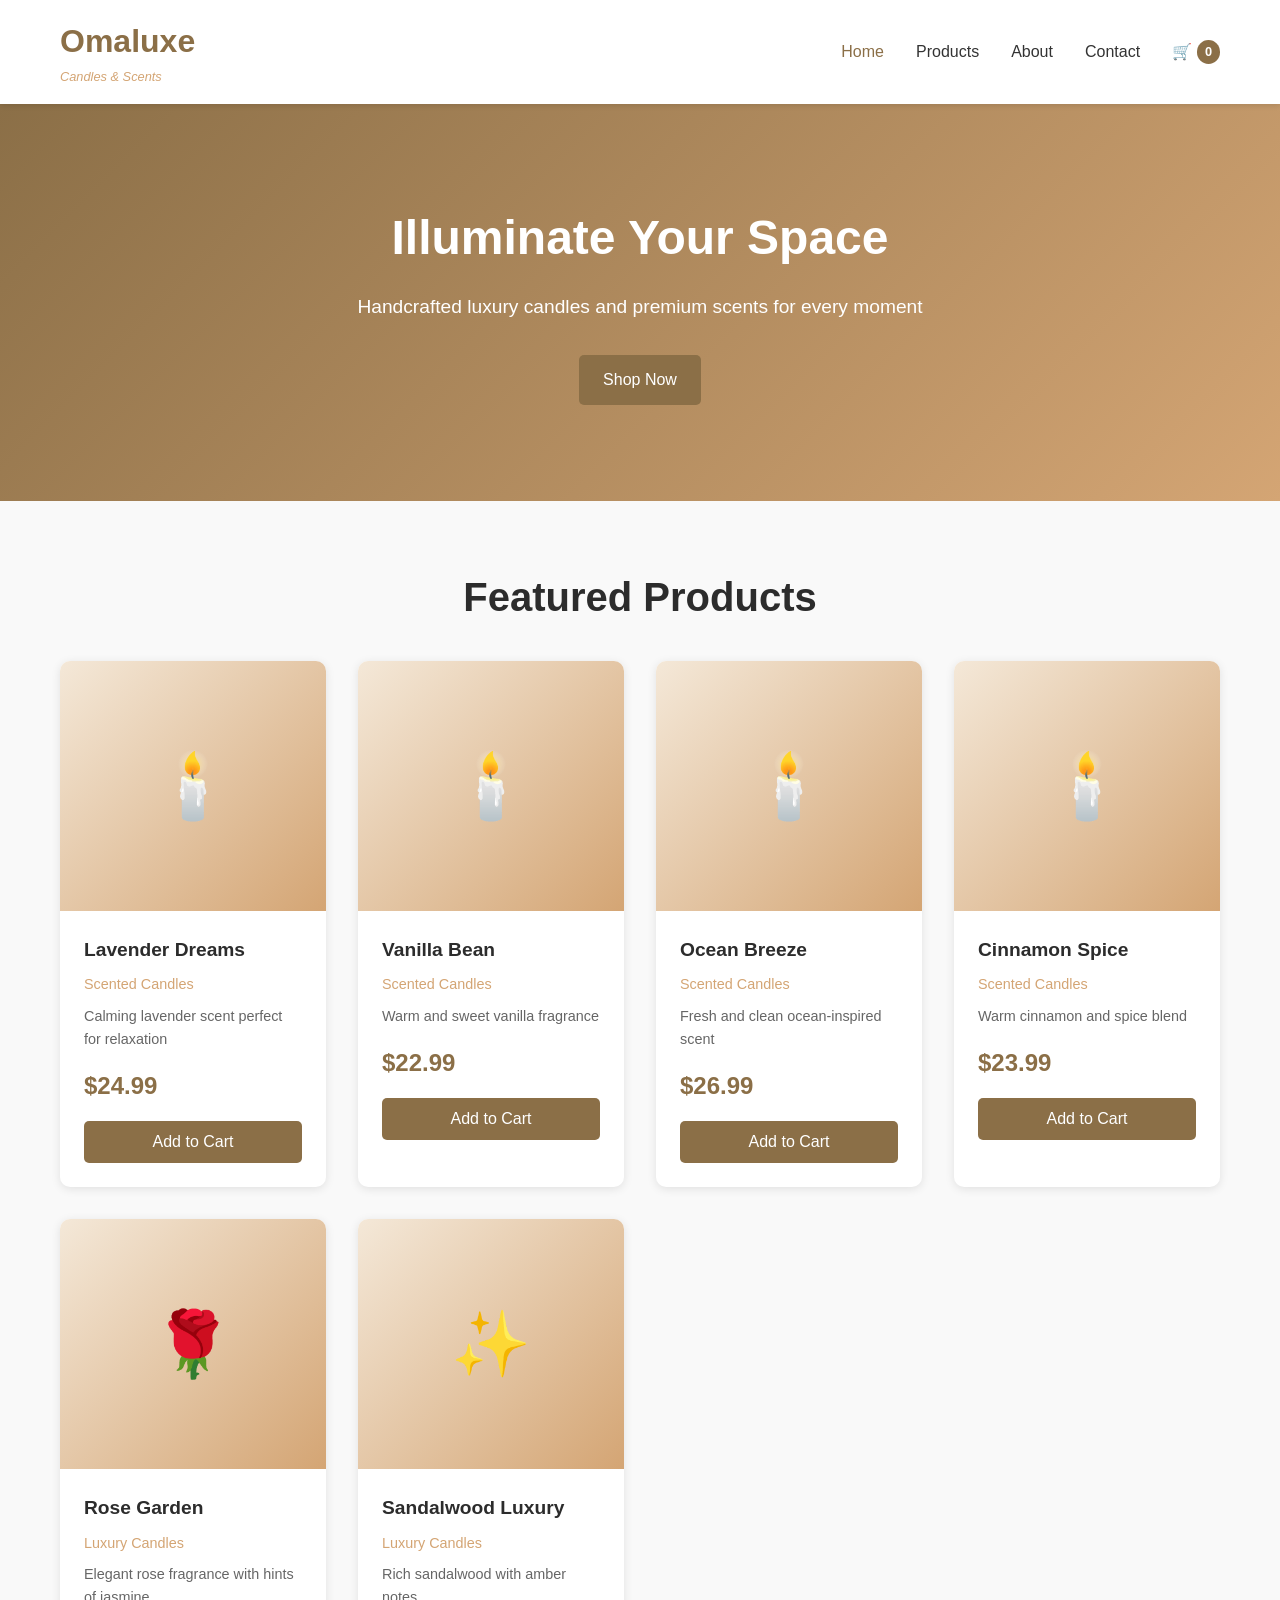
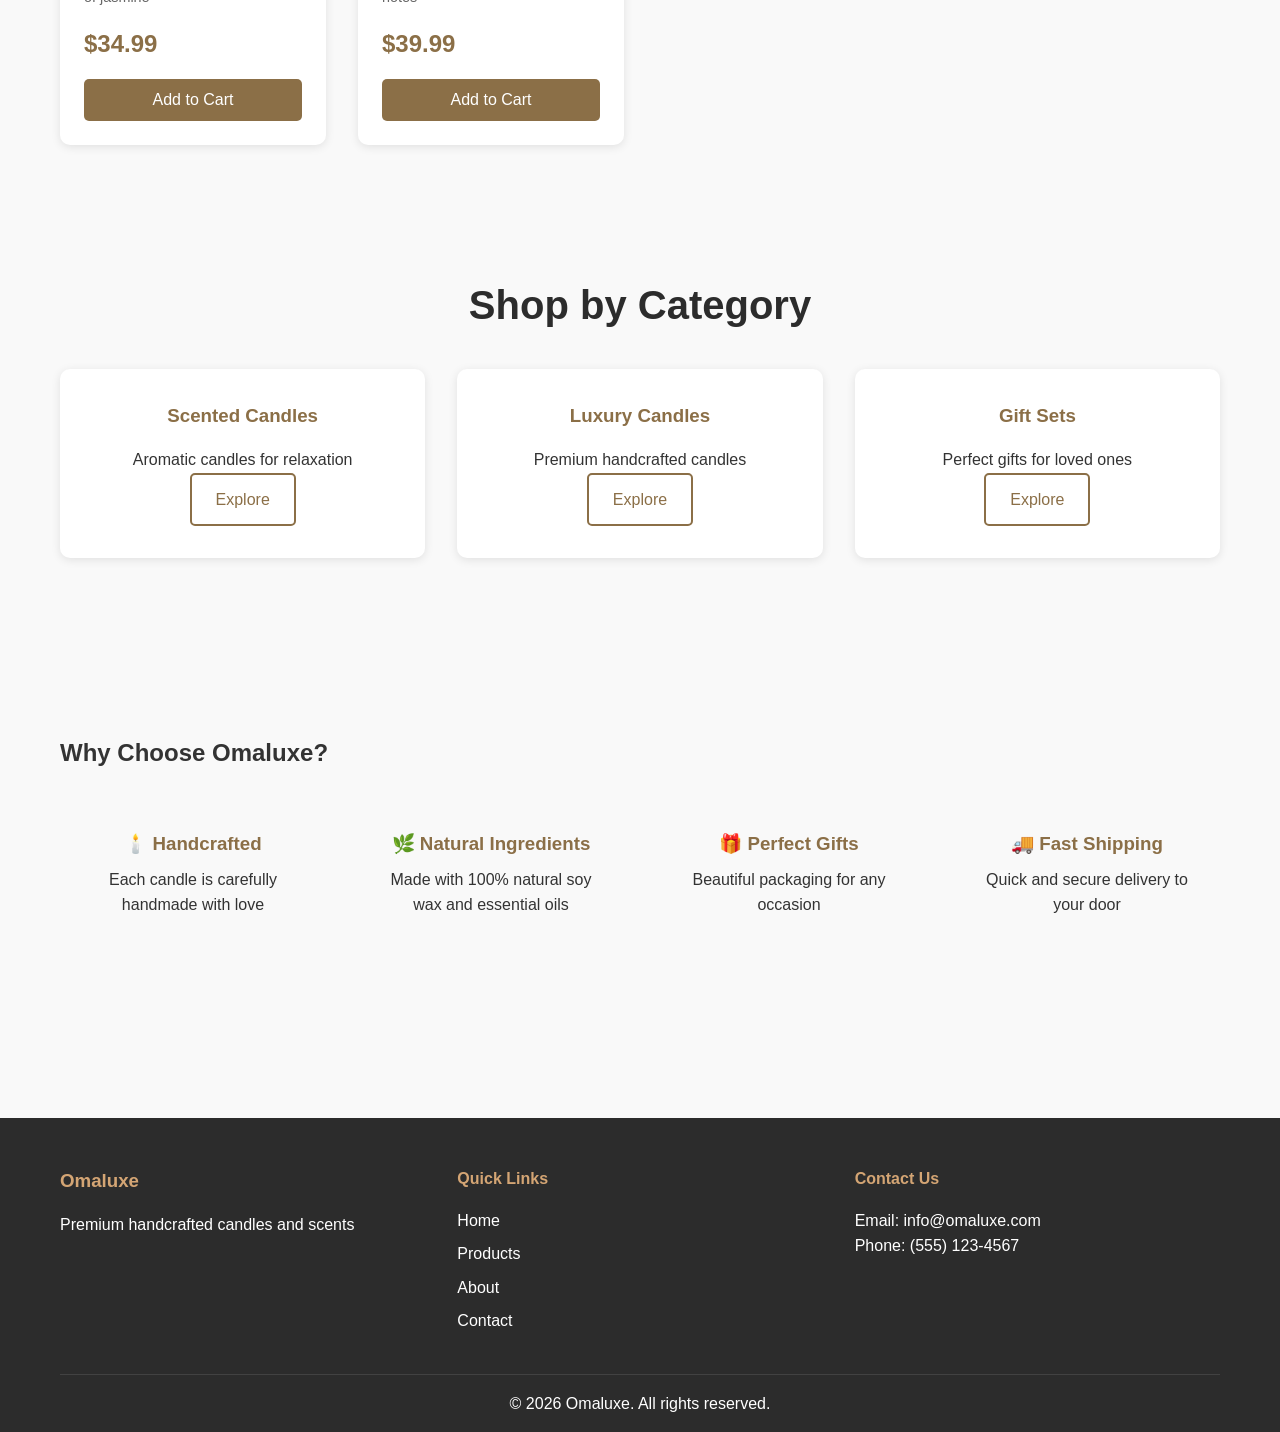
==== commit 1834498a: "Merge pull request #1 from mcpedi/copilot/create-ecommerce-website Implement complete e-commerce web" ====
--- a/index.html
+++ b/index.html
@@ -3,24 +3,25 @@
 <head>
     <meta charset="UTF-8">
     <meta name="viewport" content="width=device-width, initial-scale=1.0">
-    <title>Omaluxe Candles and Scents - Premium Scented Candles</title>
-    <link rel="stylesheet" href="styles.css">
+    <title>Omaluxe - Premium Candles & Scents</title>
+    <link rel="stylesheet" href="css/style.css">
 </head>
 <body>
     <!-- Navigation -->
     <nav class="navbar">
         <div class="container">
-            <div class="nav-brand">
+            <div class="logo">
                 <h1>Omaluxe</h1>
                 <p class="tagline">Candles & Scents</p>
             </div>
-            <ul class="nav-menu">
+            <ul class="nav-links">
                 <li><a href="index.html" class="active">Home</a></li>
                 <li><a href="products.html">Products</a></li>
                 <li><a href="about.html">About</a></li>
                 <li><a href="contact.html">Contact</a></li>
-                <li><a href="#" id="cart-link" class="cart-link">
-                    Cart (<span id="cart-count">0</span>)
+                <li><a href="cart.html" class="cart-link">
+                    <span>🛒</span>
+                    <span class="cart-count">0</span>
                 </a></li>
             </ul>
         </div>
@@ -30,49 +31,68 @@
     <section class="hero">
         <div class="hero-content">
             <h2>Illuminate Your Space</h2>
-            <p>Discover luxury hand-poured candles crafted with the finest ingredients</p>
-            <a href="products.html" class="btn-primary">Shop Now</a>
-        </div>
-    </section>
-
-    <!-- Features Section -->
-    <section class="features">
-        <div class="container">
-            <h2 class="section-title">Why Choose Omaluxe?</h2>
-            <div class="features-grid">
-                <div class="feature-card">
-                    <div class="feature-icon">🕯️</div>
-                    <h3>Premium Quality</h3>
-                    <p>Hand-poured with natural soy wax and premium fragrance oils</p>
-                </div>
-                <div class="feature-card">
-                    <div class="feature-icon">🌿</div>
-                    <h3>Natural Ingredients</h3>
-                    <p>Made with eco-friendly, sustainable materials</p>
-                </div>
-                <div class="feature-card">
-                    <div class="feature-icon">✨</div>
-                    <h3>Long Lasting</h3>
-                    <p>50+ hours of burn time with exceptional scent throw</p>
-                </div>
-                <div class="feature-card">
-                    <div class="feature-icon">🎁</div>
-                    <h3>Perfect Gifts</h3>
-                    <p>Beautifully packaged, ready for any occasion</p>
-                </div>
-            </div>
+            <p>Handcrafted luxury candles and premium scents for every moment</p>
+            <a href="products.html" class="btn btn-primary">Shop Now</a>
         </div>
     </section>
 
     <!-- Featured Products -->
     <section class="featured-products">
         <div class="container">
-            <h2 class="section-title">Featured Collection</h2>
-            <div class="products-grid" id="featured-products">
-                <!-- Featured products will be loaded here -->
+            <h2 class="section-title">Featured Products</h2>
+            <div class="product-grid" id="featured-products">
+                <!-- Products will be loaded by JavaScript -->
             </div>
-            <div class="text-center">
-                <a href="products.html" class="btn-secondary">View All Products</a>
+        </div>
+    </section>
+
+    <!-- Categories Section -->
+    <section class="categories">
+        <div class="container">
+            <h2 class="section-title">Shop by Category</h2>
+            <div class="category-grid">
+                <div class="category-card">
+                    <h3>Scented Candles</h3>
+                    <p>Aromatic candles for relaxation</p>
+                    <a href="products.html?category=scented" class="btn btn-secondary">Explore</a>
+                </div>
+                <div class="category-card">
+                    <h3>Luxury Candles</h3>
+                    <p>Premium handcrafted candles</p>
+                    <a href="products.html?category=luxury" class="btn btn-secondary">Explore</a>
+                </div>
+                <div class="category-card">
+                    <h3>Gift Sets</h3>
+                    <p>Perfect gifts for loved ones</p>
+                    <a href="products.html?category=gifts" class="btn btn-secondary">Explore</a>
+                </div>
+            </div>
+        </div>
+    </section>
+
+    <!-- About Preview -->
+    <section class="about-preview">
+        <div class="container">
+            <div class="about-content">
+                <h2>Why Choose Omaluxe?</h2>
+                <div class="features">
+                    <div class="feature">
+                        <h3>🕯️ Handcrafted</h3>
+                        <p>Each candle is carefully handmade with love</p>
+                    </div>
+                    <div class="feature">
+                        <h3>🌿 Natural Ingredients</h3>
+                        <p>Made with 100% natural soy wax and essential oils</p>
+                    </div>
+                    <div class="feature">
+                        <h3>🎁 Perfect Gifts</h3>
+                        <p>Beautiful packaging for any occasion</p>
+                    </div>
+                    <div class="feature">
+                        <h3>🚚 Fast Shipping</h3>
+                        <p>Quick and secure delivery to your door</p>
+                    </div>
+                </div>
             </div>
         </div>
     </section>
@@ -83,30 +103,31 @@
             <div class="footer-content">
                 <div class="footer-section">
                     <h3>Omaluxe</h3>
-                    <p>Premium scented candles for every moment</p>
+                    <p>Premium handcrafted candles and scents</p>
                 </div>
                 <div class="footer-section">
                     <h4>Quick Links</h4>
                     <ul>
+                        <li><a href="index.html">Home</a></li>
                         <li><a href="products.html">Products</a></li>
-                        <li><a href="about.html">About Us</a></li>
+                        <li><a href="about.html">About</a></li>
                         <li><a href="contact.html">Contact</a></li>
                     </ul>
                 </div>
                 <div class="footer-section">
-                    <h4>Contact</h4>
+                    <h4>Contact Us</h4>
                     <p>Email: info@omaluxe.com</p>
                     <p>Phone: (555) 123-4567</p>
                 </div>
             </div>
             <div class="footer-bottom">
-                <p>&copy; 2026 Omaluxe Candles and Scents. All rights reserved.</p>
+                <p>&copy; 2026 Omaluxe. All rights reserved.</p>
             </div>
         </div>
     </footer>
 
-    <script src="products-data.js"></script>
-    <script src="cart.js"></script>
-    <script src="home.js"></script>
+    <script src="js/products.js"></script>
+    <script src="js/cart.js"></script>
+    <script src="js/main.js"></script>
 </body>
 </html>
--- a/css/style.css
+++ b/css/style.css
@@ -0,0 +1,756 @@
+/* Global Styles */
+* {
+    margin: 0;
+    padding: 0;
+    box-sizing: border-box;
+}
+
+:root {
+    --primary-color: #8b6f47;
+    --secondary-color: #d4a574;
+    --accent-color: #f4e8d8;
+    --dark-color: #2c2c2c;
+    --light-color: #f9f9f9;
+    --text-color: #333;
+    --border-color: #ddd;
+    --success-color: #4caf50;
+    --error-color: #f44336;
+}
+
+body {
+    font-family: 'Arial', sans-serif;
+    line-height: 1.6;
+    color: var(--text-color);
+    background-color: var(--light-color);
+}
+
+.container {
+    max-width: 1200px;
+    margin: 0 auto;
+    padding: 0 20px;
+}
+
+/* Navigation */
+.navbar {
+    background-color: #fff;
+    box-shadow: 0 2px 5px rgba(0,0,0,0.1);
+    position: sticky;
+    top: 0;
+    z-index: 100;
+}
+
+.navbar .container {
+    display: flex;
+    justify-content: space-between;
+    align-items: center;
+    padding: 1rem 20px;
+}
+
+.logo h1 {
+    font-size: 2rem;
+    color: var(--primary-color);
+    margin-bottom: 0;
+}
+
+.logo .tagline {
+    font-size: 0.8rem;
+    color: var(--secondary-color);
+    font-style: italic;
+}
+
+.nav-links {
+    display: flex;
+    list-style: none;
+    gap: 2rem;
+    align-items: center;
+}
+
+.nav-links a {
+    text-decoration: none;
+    color: var(--text-color);
+    font-weight: 500;
+    transition: color 0.3s;
+}
+
+.nav-links a:hover,
+.nav-links a.active {
+    color: var(--primary-color);
+}
+
+.cart-link {
+    position: relative;
+    display: flex;
+    align-items: center;
+    gap: 0.3rem;
+}
+
+.cart-count {
+    background-color: var(--primary-color);
+    color: white;
+    border-radius: 50%;
+    padding: 0.1rem 0.5rem;
+    font-size: 0.8rem;
+    font-weight: bold;
+}
+
+/* Hero Section */
+.hero {
+    background: linear-gradient(135deg, var(--primary-color), var(--secondary-color));
+    color: white;
+    padding: 6rem 0;
+    text-align: center;
+}
+
+.hero-content h2 {
+    font-size: 3rem;
+    margin-bottom: 1rem;
+}
+
+.hero-content p {
+    font-size: 1.2rem;
+    margin-bottom: 2rem;
+}
+
+/* Buttons */
+.btn {
+    display: inline-block;
+    padding: 0.75rem 1.5rem;
+    text-decoration: none;
+    border-radius: 5px;
+    transition: all 0.3s;
+    border: none;
+    cursor: pointer;
+    font-size: 1rem;
+    font-weight: 500;
+}
+
+.btn-primary {
+    background-color: var(--primary-color);
+    color: white;
+}
+
+.btn-primary:hover {
+    background-color: #6f5738;
+}
+
+.btn-secondary {
+    background-color: transparent;
+    color: var(--primary-color);
+    border: 2px solid var(--primary-color);
+}
+
+.btn-secondary:hover {
+    background-color: var(--primary-color);
+    color: white;
+}
+
+.btn-block {
+    display: block;
+    width: 100%;
+    text-align: center;
+    margin-bottom: 1rem;
+}
+
+/* Sections */
+.section-title {
+    text-align: center;
+    font-size: 2.5rem;
+    margin-bottom: 2rem;
+    color: var(--dark-color);
+}
+
+.featured-products,
+.categories,
+.about-preview {
+    padding: 4rem 0;
+}
+
+/* Product Grid */
+.product-grid {
+    display: grid;
+    grid-template-columns: repeat(auto-fill, minmax(250px, 1fr));
+    gap: 2rem;
+    margin-top: 2rem;
+}
+
+.product-card {
+    background: white;
+    border-radius: 10px;
+    overflow: hidden;
+    box-shadow: 0 2px 10px rgba(0,0,0,0.1);
+    transition: transform 0.3s;
+}
+
+.product-card:hover {
+    transform: translateY(-5px);
+    box-shadow: 0 5px 20px rgba(0,0,0,0.15);
+}
+
+.product-image {
+    width: 100%;
+    height: 250px;
+    background: linear-gradient(135deg, var(--accent-color), var(--secondary-color));
+    display: flex;
+    align-items: center;
+    justify-content: center;
+    font-size: 4rem;
+}
+
+.product-info {
+    padding: 1.5rem;
+}
+
+.product-name {
+    font-size: 1.2rem;
+    margin-bottom: 0.5rem;
+    color: var(--dark-color);
+}
+
+.product-category {
+    font-size: 0.9rem;
+    color: var(--secondary-color);
+    margin-bottom: 0.5rem;
+}
+
+.product-description {
+    font-size: 0.9rem;
+    color: #666;
+    margin-bottom: 1rem;
+}
+
+.product-price {
+    font-size: 1.5rem;
+    font-weight: bold;
+    color: var(--primary-color);
+    margin-bottom: 1rem;
+}
+
+.add-to-cart {
+    width: 100%;
+}
+
+/* Category Grid */
+.category-grid {
+    display: grid;
+    grid-template-columns: repeat(auto-fit, minmax(300px, 1fr));
+    gap: 2rem;
+    margin-top: 2rem;
+}
+
+.category-card {
+    background: white;
+    padding: 2rem;
+    border-radius: 10px;
+    text-align: center;
+    box-shadow: 0 2px 10px rgba(0,0,0,0.1);
+}
+
+.category-card h3 {
+    color: var(--primary-color);
+    margin-bottom: 1rem;
+}
+
+/* Features */
+.features {
+    display: grid;
+    grid-template-columns: repeat(auto-fit, minmax(250px, 1fr));
+    gap: 2rem;
+    margin-top: 2rem;
+}
+
+.feature {
+    text-align: center;
+    padding: 1.5rem;
+}
+
+.feature h3 {
+    margin-bottom: 0.5rem;
+    color: var(--primary-color);
+}
+
+/* Page Header */
+.page-header {
+    background: linear-gradient(135deg, var(--primary-color), var(--secondary-color));
+    color: white;
+    padding: 3rem 0;
+    text-align: center;
+}
+
+.page-header h1 {
+    font-size: 2.5rem;
+    margin-bottom: 0.5rem;
+}
+
+/* Products Page */
+.products-section {
+    padding: 3rem 0;
+}
+
+.products-layout {
+    display: grid;
+    grid-template-columns: 250px 1fr;
+    gap: 2rem;
+}
+
+.filters {
+    background: white;
+    padding: 1.5rem;
+    border-radius: 10px;
+    height: fit-content;
+    box-shadow: 0 2px 10px rgba(0,0,0,0.1);
+}
+
+.filters h3 {
+    margin-bottom: 1.5rem;
+    color: var(--primary-color);
+}
+
+.filter-group {
+    margin-bottom: 1.5rem;
+}
+
+.filter-group h4 {
+    margin-bottom: 0.5rem;
+    font-size: 1rem;
+}
+
+.filter-group label {
+    display: block;
+    margin-bottom: 0.5rem;
+    cursor: pointer;
+}
+
+.filter-group input[type="radio"] {
+    margin-right: 0.5rem;
+}
+
+.filter-group select {
+    width: 100%;
+    padding: 0.5rem;
+    border: 1px solid var(--border-color);
+    border-radius: 5px;
+}
+
+.products-main {
+    min-height: 500px;
+}
+
+.products-header {
+    display: flex;
+    justify-content: space-between;
+    align-items: center;
+    margin-bottom: 2rem;
+}
+
+.search-box input {
+    padding: 0.5rem 1rem;
+    border: 1px solid var(--border-color);
+    border-radius: 5px;
+    width: 300px;
+}
+
+/* Cart Page */
+.cart-section {
+    padding: 3rem 0;
+}
+
+.cart-layout {
+    display: grid;
+    grid-template-columns: 1fr 350px;
+    gap: 2rem;
+}
+
+.cart-items {
+    background: white;
+    padding: 2rem;
+    border-radius: 10px;
+    box-shadow: 0 2px 10px rgba(0,0,0,0.1);
+}
+
+.cart-item {
+    display: grid;
+    grid-template-columns: 100px 1fr auto;
+    gap: 1rem;
+    padding: 1rem 0;
+    border-bottom: 1px solid var(--border-color);
+}
+
+.cart-item:last-child {
+    border-bottom: none;
+}
+
+.cart-item-image {
+    width: 100px;
+    height: 100px;
+    background: linear-gradient(135deg, var(--accent-color), var(--secondary-color));
+    border-radius: 5px;
+    display: flex;
+    align-items: center;
+    justify-content: center;
+    font-size: 2rem;
+}
+
+.cart-item-info h3 {
+    margin-bottom: 0.5rem;
+}
+
+.cart-item-price {
+    color: var(--primary-color);
+    font-weight: bold;
+    margin-bottom: 0.5rem;
+}
+
+.quantity-controls {
+    display: flex;
+    align-items: center;
+    gap: 0.5rem;
+    margin-top: 0.5rem;
+}
+
+.quantity-controls button {
+    background: var(--primary-color);
+    color: white;
+    border: none;
+    padding: 0.25rem 0.5rem;
+    cursor: pointer;
+    border-radius: 3px;
+}
+
+.quantity-controls span {
+    padding: 0.25rem 0.75rem;
+    border: 1px solid var(--border-color);
+    border-radius: 3px;
+}
+
+.cart-item-actions {
+    display: flex;
+    flex-direction: column;
+    justify-content: space-between;
+    align-items: flex-end;
+}
+
+.remove-item {
+    background: var(--error-color);
+    color: white;
+    border: none;
+    padding: 0.5rem 1rem;
+    cursor: pointer;
+    border-radius: 5px;
+    font-size: 0.9rem;
+}
+
+.empty-cart {
+    text-align: center;
+    padding: 3rem;
+}
+
+.cart-summary {
+    background: white;
+    padding: 2rem;
+    border-radius: 10px;
+    box-shadow: 0 2px 10px rgba(0,0,0,0.1);
+    height: fit-content;
+}
+
+.cart-summary h3 {
+    margin-bottom: 1.5rem;
+    color: var(--primary-color);
+}
+
+.summary-row {
+    display: flex;
+    justify-content: space-between;
+    margin-bottom: 1rem;
+    padding-bottom: 1rem;
+    border-bottom: 1px solid var(--border-color);
+}
+
+.summary-row.total {
+    border-bottom: none;
+    font-size: 1.2rem;
+    font-weight: bold;
+    color: var(--primary-color);
+}
+
+/* Checkout Page */
+.checkout-section {
+    padding: 3rem 0;
+}
+
+.checkout-layout {
+    display: grid;
+    grid-template-columns: 1fr 400px;
+    gap: 2rem;
+}
+
+.checkout-form,
+.order-summary {
+    background: white;
+    padding: 2rem;
+    border-radius: 10px;
+    box-shadow: 0 2px 10px rgba(0,0,0,0.1);
+}
+
+.form-section {
+    margin-bottom: 2rem;
+}
+
+.form-section h3 {
+    margin-bottom: 1rem;
+    color: var(--primary-color);
+}
+
+.form-group {
+    margin-bottom: 1rem;
+}
+
+.form-group label {
+    display: block;
+    margin-bottom: 0.5rem;
+    font-weight: 500;
+}
+
+.form-group input,
+.form-group textarea,
+.form-group select {
+    width: 100%;
+    padding: 0.75rem;
+    border: 1px solid var(--border-color);
+    border-radius: 5px;
+    font-size: 1rem;
+}
+
+.form-row {
+    display: grid;
+    grid-template-columns: 1fr 1fr;
+    gap: 1rem;
+}
+
+.checkout-items {
+    margin-bottom: 1.5rem;
+}
+
+.checkout-item {
+    display: flex;
+    justify-content: space-between;
+    margin-bottom: 1rem;
+    padding-bottom: 1rem;
+    border-bottom: 1px solid var(--border-color);
+}
+
+.checkout-item:last-child {
+    border-bottom: none;
+}
+
+.summary-totals {
+    border-top: 2px solid var(--border-color);
+    padding-top: 1rem;
+}
+
+/* About Page */
+.about-content {
+    padding: 3rem 0;
+}
+
+.about-text {
+    max-width: 900px;
+    margin: 0 auto;
+}
+
+.about-text h2 {
+    color: var(--primary-color);
+    margin: 2rem 0 1rem;
+}
+
+.about-text p {
+    margin-bottom: 1rem;
+    line-height: 1.8;
+}
+
+.values-grid {
+    display: grid;
+    grid-template-columns: repeat(auto-fit, minmax(250px, 1fr));
+    gap: 2rem;
+    margin: 2rem 0;
+}
+
+.value-card {
+    background: white;
+    padding: 1.5rem;
+    border-radius: 10px;
+    box-shadow: 0 2px 10px rgba(0,0,0,0.1);
+}
+
+.value-card h3 {
+    margin-bottom: 0.5rem;
+    color: var(--primary-color);
+}
+
+.benefits-list {
+    list-style: none;
+    margin: 1rem 0;
+}
+
+.benefits-list li {
+    padding: 0.5rem 0;
+    font-size: 1.1rem;
+}
+
+/* Contact Page */
+.contact-section {
+    padding: 3rem 0;
+}
+
+.contact-layout {
+    display: grid;
+    grid-template-columns: 1fr 1fr;
+    gap: 3rem;
+}
+
+.contact-form,
+.contact-info {
+    background: white;
+    padding: 2rem;
+    border-radius: 10px;
+    box-shadow: 0 2px 10px rgba(0,0,0,0.1);
+}
+
+.contact-form h2,
+.contact-info h2 {
+    color: var(--primary-color);
+    margin-bottom: 1.5rem;
+}
+
+.info-item {
+    margin-bottom: 2rem;
+}
+
+.info-item h3 {
+    color: var(--primary-color);
+    margin-bottom: 0.5rem;
+}
+
+.info-item p {
+    margin-bottom: 0.25rem;
+}
+
+.form-message {
+    margin-top: 1rem;
+    padding: 1rem;
+    border-radius: 5px;
+    display: none;
+}
+
+.form-message.success {
+    background-color: #d4edda;
+    color: #155724;
+    border: 1px solid #c3e6cb;
+    display: block;
+}
+
+.form-message.error {
+    background-color: #f8d7da;
+    color: #721c24;
+    border: 1px solid #f5c6cb;
+    display: block;
+}
+
+/* Footer */
+.footer {
+    background-color: var(--dark-color);
+    color: white;
+    padding: 3rem 0 1rem;
+    margin-top: 4rem;
+}
+
+.footer-content {
+    display: grid;
+    grid-template-columns: repeat(auto-fit, minmax(250px, 1fr));
+    gap: 2rem;
+    margin-bottom: 2rem;
+}
+
+.footer-section h3,
+.footer-section h4 {
+    margin-bottom: 1rem;
+    color: var(--secondary-color);
+}
+
+.footer-section ul {
+    list-style: none;
+}
+
+.footer-section ul li {
+    margin-bottom: 0.5rem;
+}
+
+.footer-section a {
+    color: white;
+    text-decoration: none;
+    transition: color 0.3s;
+}
+
+.footer-section a:hover {
+    color: var(--secondary-color);
+}
+
+.footer-bottom {
+    text-align: center;
+    padding-top: 1rem;
+    border-top: 1px solid rgba(255,255,255,0.1);
+}
+
+/* Responsive Design */
+@media (max-width: 768px) {
+    .nav-links {
+        gap: 1rem;
+        font-size: 0.9rem;
+    }
+
+    .hero-content h2 {
+        font-size: 2rem;
+    }
+
+    .product-grid {
+        grid-template-columns: repeat(auto-fill, minmax(200px, 1fr));
+        gap: 1rem;
+    }
+
+    .products-layout,
+    .cart-layout,
+    .checkout-layout,
+    .contact-layout {
+        grid-template-columns: 1fr;
+    }
+
+    .filters {
+        margin-bottom: 2rem;
+    }
+
+    .search-box input {
+        width: 100%;
+    }
+}
+
+@media (max-width: 480px) {
+    .logo h1 {
+        font-size: 1.5rem;
+    }
+
+    .nav-links {
+        flex-wrap: wrap;
+        gap: 0.5rem;
+    }
+
+    .hero-content h2 {
+        font-size: 1.5rem;
+    }
+
+    .section-title {
+        font-size: 1.8rem;
+    }
+
+    .product-grid {
+        grid-template-columns: 1fr;
+    }
+}
